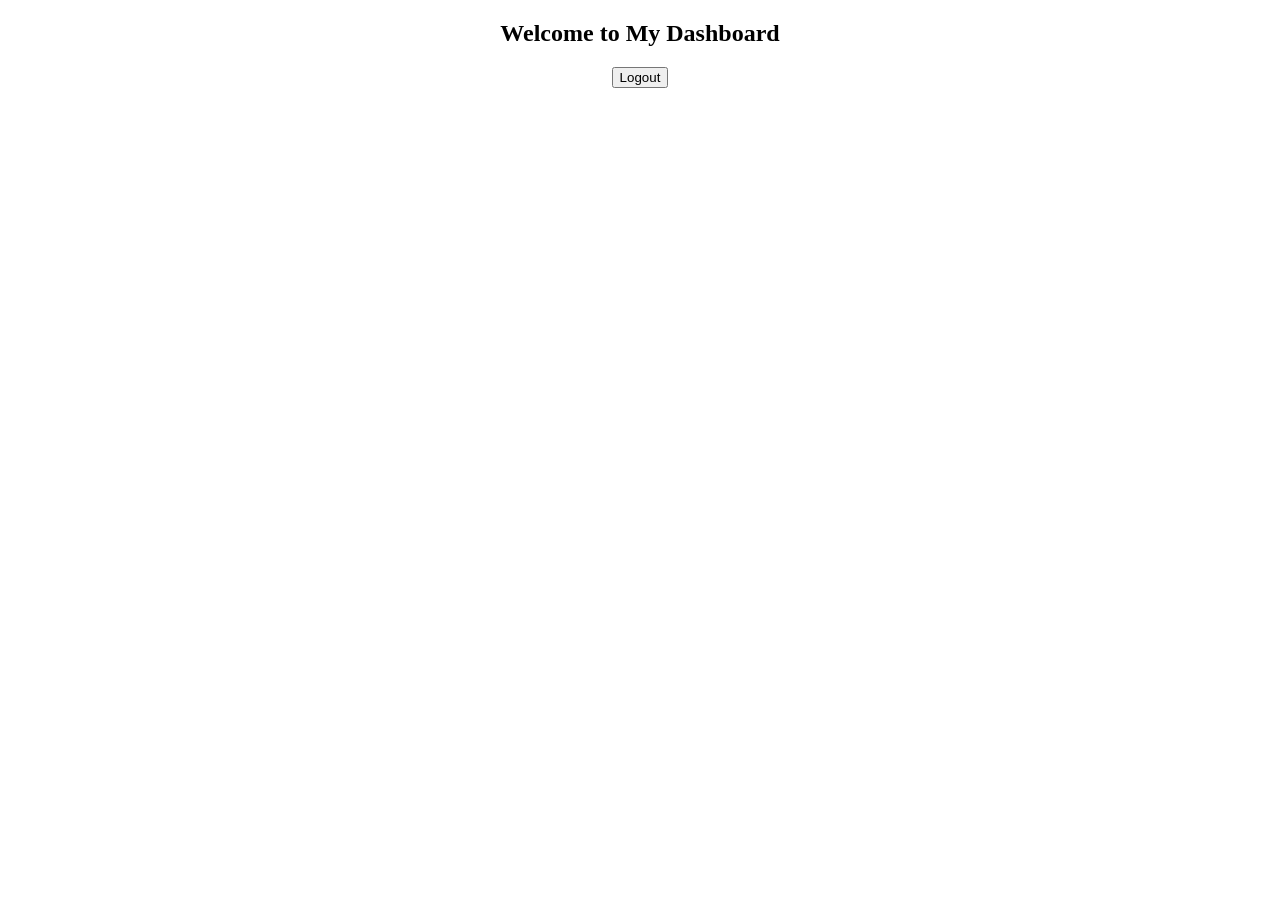
==== dashboard.html @ 0cf0f40b "HTML authentication POC" ====
<!DOCTYPE html>
<html>
<head>
    <title>Dashboard</title>
</head>
<body>

<center>
    <h2>Welcome to My Dashboard</h2>

    <form action="login.html">
        <button type="submit">Logout</button>
    </form>
</center>

</body>
</html>
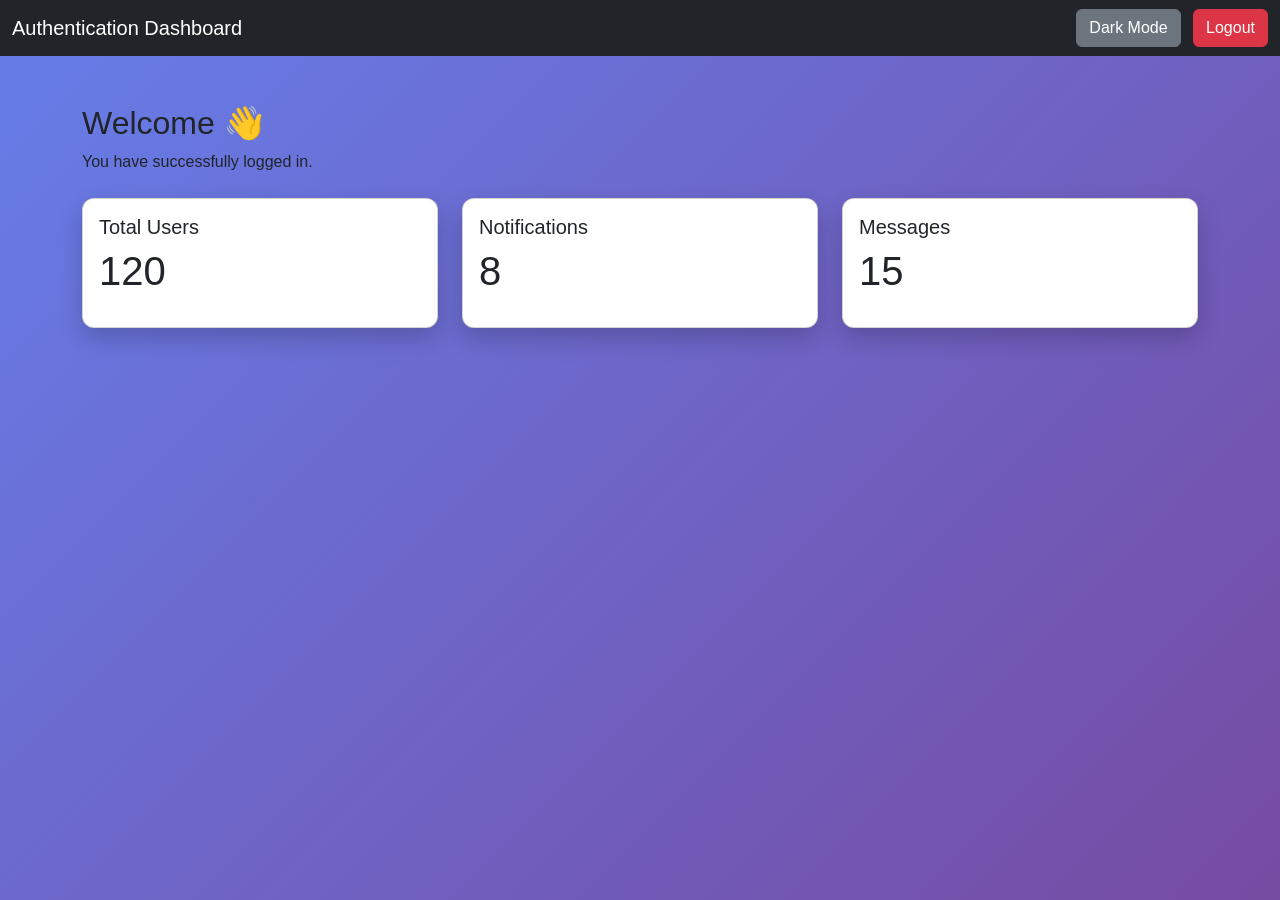
==== commit f8153842: "Updated authentication system styling assignment using Bootstrap" ====
--- a/dashboard.html
+++ b/dashboard.html
@@ -1,17 +1,74 @@
 <!DOCTYPE html>
 <html>
 <head>
-    <title>Dashboard</title>
+
+<meta charset="UTF-8">
+
+<title>Dashboard</title>
+
+<link href="https://cdn.jsdelivr.net/npm/bootstrap@5.3.2/dist/css/bootstrap.min.css" rel="stylesheet">
+
+<link rel="stylesheet" href="styles.css">
+
 </head>
-<body>
 
-<center>
-    <h2>Welcome to My Dashboard</h2>
+<body class="fade-page">
 
-    <form action="login.html">
-        <button type="submit">Logout</button>
-    </form>
-</center>
+<nav class="navbar navbar-dark bg-dark">
+
+<div class="container-fluid">
+
+<span class="navbar-brand">Authentication Dashboard</span>
+
+<div>
+
+<button class="btn btn-secondary me-2"
+onclick="toggleDarkMode()">
+Dark Mode
+</button>
+
+<button class="btn btn-danger">Logout</button>
+
+</div>
+
+</div>
+
+</nav>
+
+<div class="container mt-5">
+
+<h2>Welcome 👋</h2>
+
+<p>You have successfully logged in.</p>
+
+<div class="row mt-4">
+
+<div class="col-md-4">
+<div class="card p-3">
+<h5>Total Users</h5>
+<p class="display-6">120</p>
+</div>
+</div>
+
+<div class="col-md-4">
+<div class="card p-3">
+<h5>Notifications</h5>
+<p class="display-6">8</p>
+</div>
+</div>
+
+<div class="col-md-4">
+<div class="card p-3">
+<h5>Messages</h5>
+<p class="display-6">15</p>
+</div>
+</div>
+
+</div>
+
+</div>
+
+<script src="script.js"></script>
 
 </body>
 </html>
--- a/styles.css
+++ b/styles.css
@@ -0,0 +1,50 @@
+body{
+font-family:'Poppins',sans-serif;
+background:linear-gradient(135deg,#667eea,#764ba2);
+min-height:100vh;
+transition:0.4s;
+}
+
+.container-center{
+min-height:100vh;
+display:flex;
+justify-content:center;
+align-items:center;
+}
+
+.card{
+border-radius:12px;
+box-shadow:0 10px 25px rgba(0,0,0,0.2);
+transition:0.3s;
+}
+
+.card:hover{
+transform:translateY(-5px);
+}
+
+.btn-primary:hover{
+transform:scale(1.03);
+transition:0.3s;
+}
+
+a{
+text-decoration:none;
+}
+
+a:hover{
+text-decoration:underline;
+}
+
+.dark-mode{
+background:#121212 !important;
+color:white;
+}
+
+.fade-page{
+animation:fadeIn 0.6s;
+}
+
+@keyframes fadeIn{
+from{opacity:0}
+to{opacity:1}
+}
